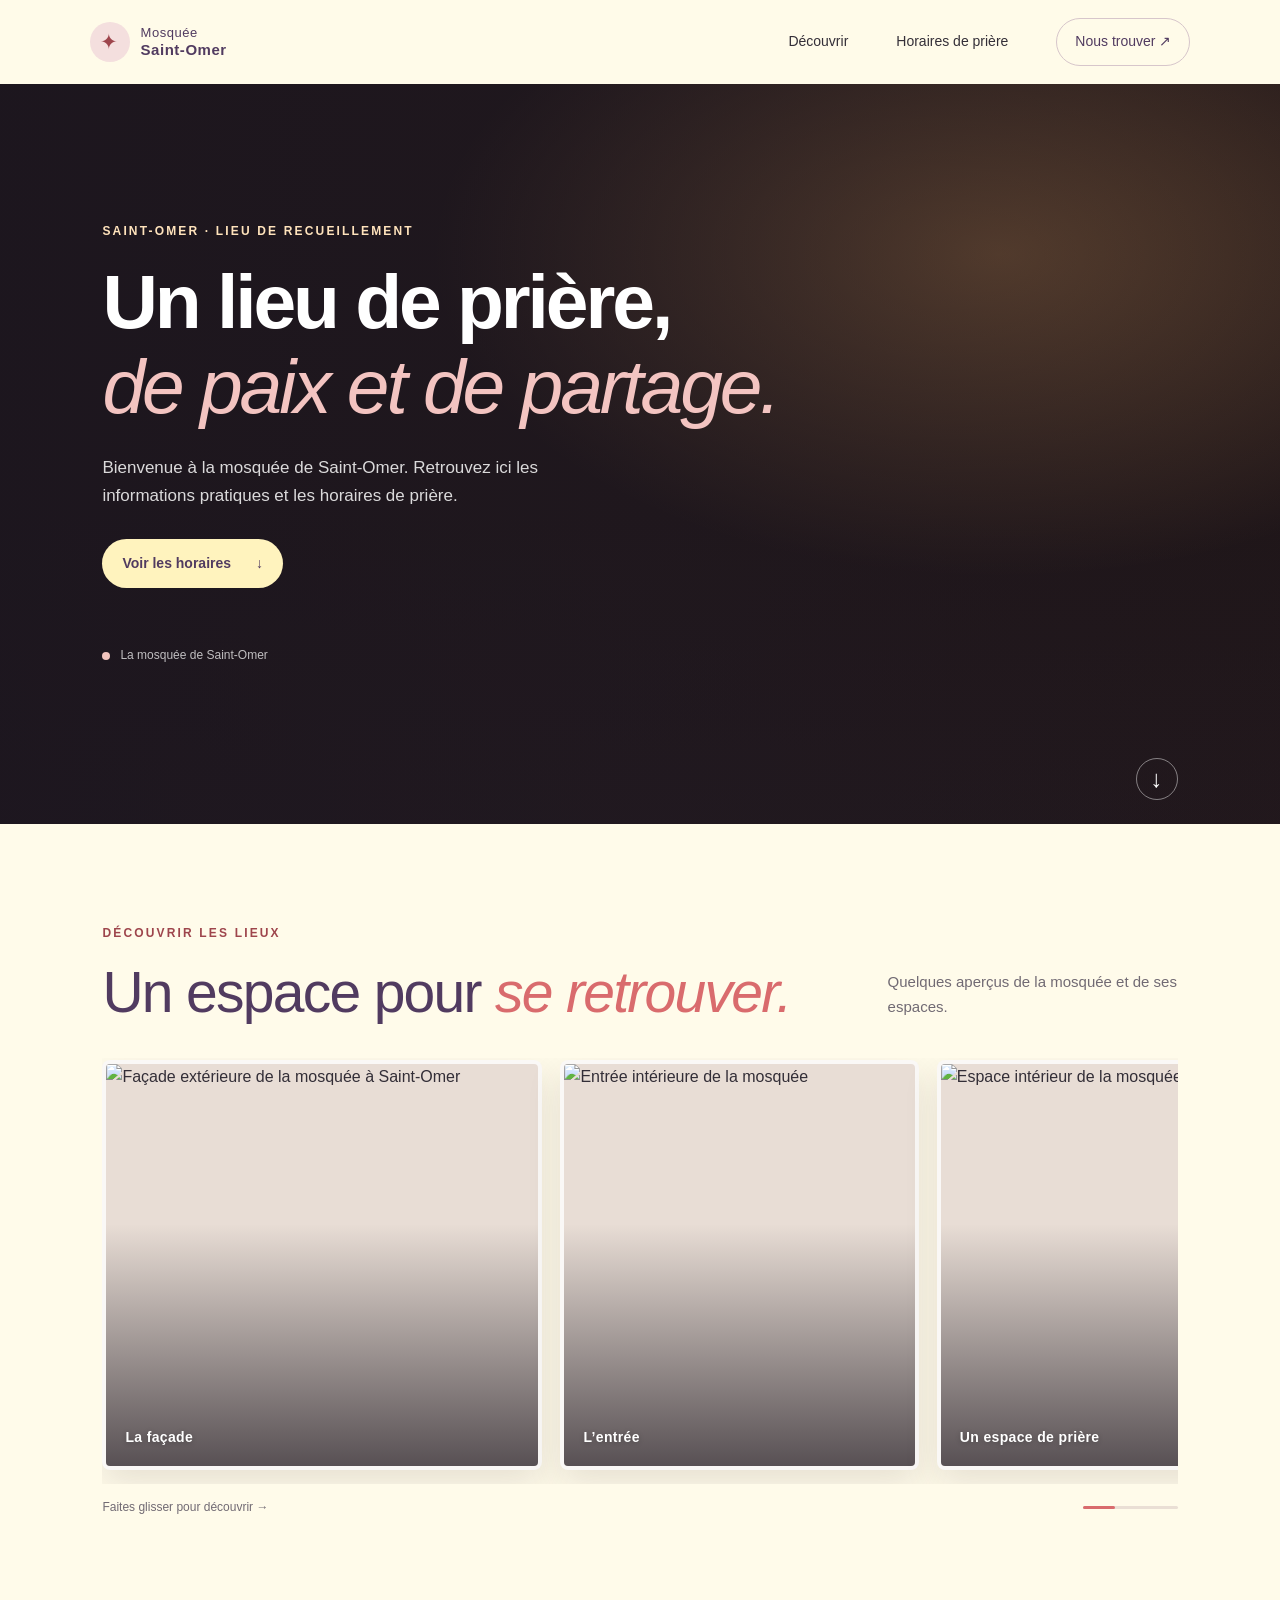
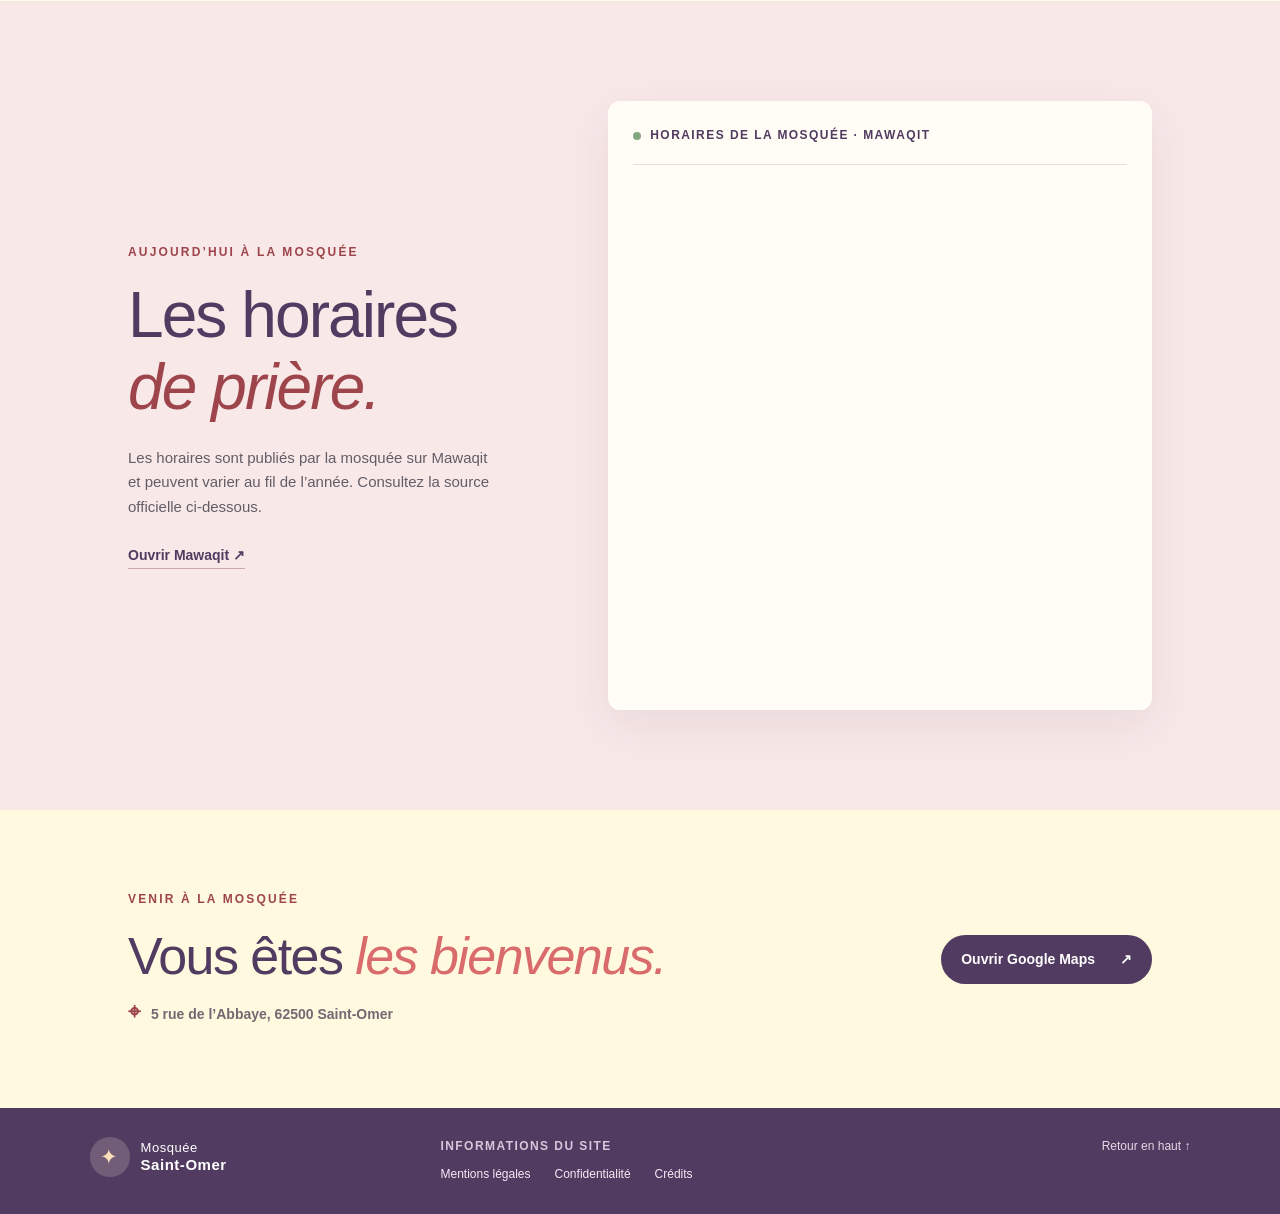
==== index.html @ eadffbb9 "Add files via upload" ====
<!doctype html>
<html lang="fr">
<head>
  <meta charset="utf-8">
  <meta name="viewport" content="width=device-width, initial-scale=1">
  <meta name="theme-color" content="#fff8df">
  <meta name="description" content="Bienvenue à la mosquée de Saint-Omer. Découvrez les lieux, les informations pratiques et les horaires de prière Mawaqit.">
  <title>Mosquée de Saint-Omer — Accueil et horaires</title>
  <link rel="stylesheet" href="style.css">
</head>
<body>
  <header class="topbar">
    <a class="brand" href="#accueil" aria-label="Accueil — Mosquée de Saint-Omer"><span class="brand-mark" aria-hidden="true">✦</span><span>Mosquée<br><b>Saint-Omer</b></span></a>
    <nav aria-label="Navigation principale"><a href="#decouvrir">Découvrir</a><a href="#horaires">Horaires de prière</a><a class="nav-cta" href="#acces">Nous trouver <span aria-hidden="true">↗</span></a></nav>
  </header>

  <main>
    <section class="hero" id="accueil" aria-labelledby="hero-title">
      <div class="hero-glow" aria-hidden="true"></div>
      <div class="hero-content"><p class="eyebrow light">SAINT-OMER · LIEU DE RECUEILLEMENT</p><h1 id="hero-title">Un lieu de prière,<br><em>de paix et de partage.</em></h1><p class="hero-intro">Bienvenue à la mosquée de Saint-Omer. Retrouvez ici les informations pratiques et les horaires de prière.</p><a class="button button-light" href="#horaires">Voir les horaires <span aria-hidden="true">↓</span></a><div class="hero-caption"><span class="caption-dot"></span> La mosquée de Saint-Omer</div></div>
      <div class="hero-media"><div class="media-label"><span class="media-label-dot"></span> DÉCOUVRIR LA MOSQUÉE</div><video class="hero-video" autoplay muted loop playsinline preload="metadata" poster="assets/exterieur.jpg" aria-label="Vidéo de l’extérieur de la mosquée, affichée dans son intégralité">
        <source src="assets/visite-exterieure.mp4" type="video/mp4">
      </video><div class="media-caption"><span>SAINT-OMER</span><span>RALENTI · 0,50×</span></div></div>
      <a class="scroll-hint" href="#decouvrir" aria-label="Défiler vers les photos">↓</a>
    </section>

    <section class="gallery-section" id="decouvrir" aria-labelledby="gallery-title">
      <div class="section-heading"><div><p class="eyebrow">DÉCOUVRIR LES LIEUX</p><h2 id="gallery-title">Un espace pour <em>se retrouver.</em></h2></div><p class="section-note">Quelques aperçus de la mosquée et de ses espaces.</p></div>
      <div class="gallery-wrap"><div class="gallery" tabindex="0" aria-label="Photos de la mosquée. Faites défiler horizontalement pour voir toutes les images.">
        <figure class="photo-card photo-wide"><img src="assets/exterieur.jpg" alt="Façade extérieure de la mosquée à Saint-Omer" loading="lazy"><figcaption>La façade</figcaption></figure>
        <figure class="photo-card"><img src="assets/entree-interieure.jpg" alt="Entrée intérieure de la mosquée" loading="lazy"><figcaption>L’entrée</figcaption></figure>
        <figure class="photo-card"><img src="assets/salle-priere.jpg" alt="Espace intérieur de la mosquée" loading="lazy"><figcaption>Un espace de prière</figcaption></figure>
        <figure class="photo-card"><img src="assets/priere-escalier.jpg" alt="Escalier intérieur de la mosquée" loading="lazy"><figcaption>À l’intérieur</figcaption></figure>
        <figure class="photo-card"><img src="assets/couloir.jpg" alt="Couloir intérieur de la mosquée" loading="lazy"><figcaption>Le couloir</figcaption></figure>
        <figure class="photo-card"><img src="assets/ablutions.jpg" alt="Espace des ablutions" loading="lazy"><figcaption>Espace des ablutions</figcaption></figure>
        <figure class="photo-card gallery-video-card"><video controls playsinline preload="metadata" poster="assets/entree-interieure.jpg" aria-label="Vidéo de l’intérieur de la mosquée"><source src="assets/visite-mosquee.mp4" type="video/mp4">Votre navigateur ne peut pas lire cette vidéo.</video><figcaption><span aria-hidden="true">▶</span> Visite de l’intérieur</figcaption></figure>
      </div><div class="gallery-foot"><span>Faites glisser pour découvrir <span aria-hidden="true">→</span></span><span class="gallery-track"><i></i></span></div></div>
    </section>

    <section class="prayer-section" id="horaires" aria-labelledby="prayer-title">
      <div class="prayer-copy"><p class="eyebrow">AUJOURD’HUI À LA MOSQUÉE</p><h2 id="prayer-title">Les horaires<br><em>de prière.</em></h2><p>Les horaires sont publiés par la mosquée sur Mawaqit et peuvent varier au fil de l’année. Consultez la source officielle ci-dessous.</p><a class="text-link" href="https://mawaqit.net/fr/horaires-de-prieres" target="_blank" rel="noopener noreferrer">Ouvrir Mawaqit <span aria-hidden="true">↗</span></a></div>
      <div class="times-card"><div class="times-top"><span class="live-dot"></span><span>HORAIRES DE LA MOSQUÉE · MAWAQIT</span></div>
        <div class="mawaqit-embed">
          <iframe class="mawaqit-mobile" src="https://admin.mawaqit.net/fr/m/m-audomaroise-saint-omer?showNotification=0&amp;showSearchButton=0&amp;showFooter=0&amp;showFlashMessage=0&amp;view=mobile" title="Horaires Mawaqit — affichage mobile" frameborder="0" scrolling="no"></iframe>
          <iframe class="mawaqit-desktop" src="https://admin.mawaqit.net/fr/w/m-audomaroise-saint-omer?showOnly5PrayerTimes=0" title="Horaires Mawaqit — affichage ordinateur" frameborder="0" scrolling="no"></iframe>
        </div>
      </div>
    </section>

    <section class="visit-section" id="acces"><div><p class="eyebrow">VENIR À LA MOSQUÉE</p><h2>Vous êtes <em>les bienvenus.</em></h2><p class="address-line"><span aria-hidden="true">⌖</span> 5 rue de l’Abbaye, 62500 Saint-Omer</p></div><a class="button button-dark" href="https://www.google.com/maps/search/?api=1&amp;query=5%20Rue%20de%20l%27Abbaye%2C%2062500%20Saint-Omer" target="_blank" rel="noopener noreferrer">Ouvrir Google Maps <span aria-hidden="true">↗</span></a></section>
  </main>

  <footer class="site-footer"><a class="brand footer-brand" href="#accueil"><span class="brand-mark" aria-hidden="true">✦</span><span>Mosquée<br><b>Saint-Omer</b></span></a><div class="footer-links"><span class="footer-heading">Informations du site</span><a href="informations.html#mentions-legales">Mentions légales</a><a href="informations.html#confidentialite">Confidentialité</a><a href="informations.html#credits">Crédits</a></div><a href="#accueil" class="back-top">Retour en haut ↑</a></footer>
  <script>
    const heroVideo = document.querySelector('.hero-video');
    const setSlowMotion = () => {
      heroVideo.defaultPlaybackRate = 0.50;
      heroVideo.playbackRate = 0.50;
    };
    heroVideo.addEventListener('loadedmetadata', setSlowMotion);
    if (heroVideo.readyState >= 1) setSlowMotion();
  </script>
</body>
</html>
---- style.css ----
:root{--paper:#fffbea;--cream:#fff3be;--red:#d96b6d;--red-dark:#9e454c;--violet:#513b60;--ink:#342f38;--muted:#716a73;--line:#eadfd5;--sans:Arial,'Century Gothic',sans-serif;--display:Arial,'Century Gothic',sans-serif}
*{box-sizing:border-box}html{scroll-behavior:smooth;scroll-padding-top:88px}body{margin:0;background:var(--paper);color:var(--ink);font-family:var(--sans);font-size:16px;line-height:1.65}a{color:inherit}.topbar{height:84px;padding:0 clamp(22px,7vw,104px);display:flex;align-items:center;justify-content:space-between;background:rgba(255,251,234,.97);position:relative;z-index:5}.brand{display:inline-flex;align-items:center;gap:11px;text-decoration:none;color:var(--violet);font-size:13px;line-height:1.15;letter-spacing:.04em}.brand b{font-size:15px}.brand-mark{display:grid;place-items:center;width:40px;height:40px;border-radius:50%;background:#f4dfde;color:var(--red-dark);font-size:21px}nav{display:flex;align-items:center;gap:clamp(18px,4vw,48px);font-size:14px}nav a{text-decoration:none}nav a:hover,.text-link:hover{color:var(--red-dark)}.nav-cta{padding:11px 18px;border:1px solid #d7c6cb;border-radius:99px;color:var(--violet)}
.hero{min-height:min(720px,calc(100svh - 84px));position:relative;overflow:hidden;display:flex;align-items:center;color:#fff;background:#443840}.hero-video,.hero-shade{position:absolute;inset:0;width:100%;height:100%}.hero-video{object-fit:cover}.hero-shade{background:linear-gradient(90deg,rgba(29,24,31,.72),rgba(33,28,34,.40) 54%,rgba(32,27,33,.24)),linear-gradient(0deg,rgba(25,22,28,.48),transparent 36%)}.hero-content{position:relative;z-index:1;max-width:760px;padding:90px clamp(26px,11vw,160px) 112px}.eyebrow{font-size:12px;letter-spacing:.18em;font-weight:700;color:var(--red-dark);margin:0 0 17px}.eyebrow.light{color:#ffe3bc}.hero h1{font-family:var(--display);font-weight:500;font-size:clamp(43px,7vw,83px);line-height:1.08;letter-spacing:-.035em;margin:0 0 24px}.hero h1 em,.section-heading h2 em,.prayer-copy h2 em,.visit-section h2 em{color:#f3c4c1;font-weight:500}.hero-intro{font-size:17px;max-width:470px;color:rgba(255,255,255,.89);margin:0 0 34px}.button{display:inline-flex;align-items:center;gap:25px;padding:13px 20px;border-radius:99px;text-decoration:none;font-size:14px;font-weight:700;transition:transform .2s,background .2s}.button:hover{transform:translateY(-2px)}.button-light{background:var(--cream);color:var(--violet)}.hero-caption{position:absolute;left:clamp(26px,7vw,104px);bottom:30px;font-size:12px;color:rgba(255,255,255,.85);display:flex;gap:10px;align-items:center}.caption-dot,.live-dot{width:8px;height:8px;border-radius:50%;background:#f1c4bd;display:inline-block}.scroll-hint{position:absolute;right:clamp(26px,7vw,104px);bottom:24px;color:white;text-decoration:none;font-size:24px;border:1px solid rgba(255,255,255,.45);width:42px;height:42px;display:grid;place-items:center;border-radius:50%}
.gallery-section{padding:100px clamp(22px,8vw,116px) 84px}.section-heading{display:flex;align-items:end;justify-content:space-between;gap:30px;margin-bottom:33px}.section-heading h2,.prayer-copy h2,.visit-section h2{font-family:var(--display);font-size:clamp(36px,5vw,57px);font-weight:500;letter-spacing:-.03em;line-height:1.12;margin:0;color:var(--violet)}.section-heading h2 em,.visit-section h2 em{color:var(--red);}.section-note{max-width:290px;color:var(--muted);margin:0 0 5px;font-size:15px}.gallery-wrap{position:relative}.gallery{display:flex;gap:18px;overflow-x:auto;overscroll-behavior-inline:contain;scroll-snap-type:x mandatory;padding:2px 2px 14px;scrollbar-width:thin;scrollbar-color:#cf9b97 #f6ebda}.gallery::-webkit-scrollbar{height:7px}.gallery::-webkit-scrollbar-track{background:#f6ebda;border-radius:9px}.gallery::-webkit-scrollbar-thumb{background:#cf9b97;border-radius:9px}.photo-card{position:relative;flex:0 0 clamp(230px,28vw,360px);height:clamp(285px,34vw,410px);margin:0;overflow:hidden;border-radius:7px;background:#e8ddd5;scroll-snap-align:start}.photo-card.photo-wide{flex-basis:clamp(280px,35vw,440px)}.photo-card img{width:100%;height:100%;object-fit:cover;display:block;transition:transform .45s}.photo-card:hover img{transform:scale(1.035)}.photo-card:after{content:"";position:absolute;inset:45% 0 0;background:linear-gradient(transparent,rgba(32,26,34,.68))}.photo-card figcaption{position:absolute;z-index:1;bottom:17px;left:19px;color:white;font-size:14px}.gallery-foot{display:flex;justify-content:space-between;align-items:center;margin-top:14px;color:var(--muted);font-size:12px}.gallery-track{height:3px;width:95px;background:#eadfd5;display:block;border-radius:5px}.gallery-track i{display:block;height:100%;width:34%;background:var(--red);border-radius:5px}
.prayer-section{padding:100px clamp(22px,10vw,145px);display:grid;grid-template-columns:.82fr 1.18fr;gap:clamp(40px,8vw,120px);align-items:center;background:#f8e8e8}.prayer-copy h2{font-size:clamp(43px,5.4vw,64px)}.prayer-copy h2 em{color:var(--red-dark)}.prayer-copy>p:not(.eyebrow){color:#625d66;font-size:15px;max-width:375px;margin:22px 0}.text-link{font-size:14px;font-weight:700;color:var(--violet);text-decoration:none;border-bottom:1px solid #cba7b2;padding-bottom:5px}.times-card{background:#fffdf5;border-radius:12px;padding:25px;box-shadow:0 15px 45px rgba(87,56,75,.08)}.times-top{font-size:12px;font-weight:700;letter-spacing:.12em;color:var(--violet);display:flex;align-items:center;gap:9px;padding-bottom:18px;border-bottom:1px solid var(--line)}.times-top .live-dot{background:#84a77d}.widget-placeholder{min-height:255px;display:flex;flex-direction:column;align-items:center;justify-content:center;text-align:center;padding:25px}.placeholder-icon{width:45px;height:45px;border-radius:50%;display:grid;place-items:center;background:#fff0d0;color:var(--red-dark);font-size:25px}.widget-placeholder h3{font-family:var(--display);font-size:24px;font-weight:500;color:var(--violet);margin:12px 0 4px}.widget-placeholder p{font-size:14px;color:var(--muted);max-width:390px;margin:0 0 14px}.widget-placeholder>a{font-size:13px;font-weight:700;color:var(--red-dark);text-decoration:none}.times-foot{border-top:1px solid var(--line);padding-top:14px;text-align:center;font-size:12px;color:var(--muted)}
.visit-section{padding:80px clamp(22px,10vw,145px);display:flex;align-items:center;justify-content:space-between;gap:35px;background:#fff9df}.visit-section h2{font-size:clamp(34px,4.5vw,52px)}.visit-section h2 em{color:var(--red)}.visit-section>div>p:last-child{color:var(--muted);margin:12px 0 0;font-size:14px}.button-dark{background:var(--violet);color:#fff}.button-dark:hover{background:#382944}footer{padding:29px clamp(22px,7vw,104px);display:flex;align-items:center;justify-content:space-between;gap:20px;background:var(--violet);color:#eee4ef}footer .brand{color:#fff}footer .brand-mark{background:#725d78;color:#ffe0bb}footer p,footer a.back-top{font-size:12px;color:#e4d8e6}footer .back-top{text-decoration:none}
@media(max-width:760px){.topbar{height:72px;padding:0 19px}nav{gap:15px;font-size:12px}nav>a:first-child{display:none}.nav-cta{padding:8px 12px}.brand{font-size:12px}.brand b{font-size:13px}.brand-mark{width:35px;height:35px}.hero{min-height:680px;min-height:min(760px,calc(100svh - 72px))}.hero-content{padding:80px 27px 105px}.hero-intro{font-size:15px}.gallery-section{padding:70px 21px 60px}.section-heading{display:block}.section-heading h2{font-size:41px}.section-note{margin-top:14px}.photo-card{flex-basis:78vw;height:330px}.photo-card.photo-wide{flex-basis:86vw}.prayer-section{padding:70px 22px;grid-template-columns:1fr;gap:32px}.prayer-copy h2{font-size:49px}.times-card{padding:19px}.visit-section{padding:65px 23px;display:block}.visit-section .button{margin-top:22px}footer{padding:26px 22px;flex-wrap:wrap}footer p{order:3;flex-basis:100%;margin:0}.gallery-foot{font-size:12px}}
@media(prefers-reduced-motion:reduce){html{scroll-behavior:auto}*,*:before,*:after{transition:none!important}.hero-video{display:none}.hero{background:url('assets/exterieur.jpg') center/cover no-repeat}}
/* Hero vidéo en entier et galerie photo mise en valeur. */
.hero{min-height:min(700px,calc(100svh - 84px));display:grid;grid-template-columns:.9fr 1.1fr;gap:clamp(28px,5vw,76px);padding:72px clamp(26px,8vw,116px) 82px;background:radial-gradient(ellipse at 88% 8%,rgba(217,107,109,.23),transparent 42%),linear-gradient(130deg,#30283a,#443348 58%,#563f58)}
.hero-content{max-width:600px;padding:0}.hero-content .hero-caption{position:static;margin-top:58px;font-size:12px;color:rgba(255,255,255,.72)}
.hero h1{font-size:clamp(43px,5.2vw,68px);font-weight:600;line-height:1.11;letter-spacing:-.04em}.hero-intro{font-size:16px;max-width:440px;color:rgba(255,255,255,.84);margin-bottom:29px}
.hero-glow{position:absolute;width:460px;height:460px;border-radius:50%;background:rgba(255,239,199,.07);right:-120px;bottom:-260px;filter:blur(3px)}
.hero-media{position:relative;z-index:1;min-width:0;padding:18px 18px 17px;border:1px solid rgba(255,255,255,.24);border-radius:12px;background:linear-gradient(145deg,rgba(255,255,255,.11),rgba(255,255,255,.035));box-shadow:0 28px 80px rgba(10,7,14,.32);backdrop-filter:blur(7px)}
.media-label,.media-caption{display:flex;justify-content:space-between;align-items:center;font-size:12px;letter-spacing:.12em;color:rgba(255,255,255,.78)}.media-label{padding:0 2px 14px;font-weight:700}.media-label-dot{width:7px;height:7px;border-radius:50%;background:#efc77e;margin-right:auto;margin-left:10px;order:-1}
.hero-video{position:static;display:block;width:100%;height:min(60vh,560px);min-height:250px;object-fit:contain;background:#1e1a23;border-radius:5px;filter:brightness(1.07) contrast(1.04) saturate(.92);box-shadow:0 8px 26px rgba(0,0,0,.2)}
.media-caption{padding:12px 2px 0;color:rgba(255,255,255,.58)}.scroll-hint{right:clamp(26px,8vw,116px)}
.address-line{color:var(--muted);margin:12px 0 0;font-size:15px}.address-line span{color:var(--red-dark);font-size:19px;margin-right:7px}
.address-line{font-size:20px;font-weight:700;color:var(--violet);line-height:1.4}.address-line span{font-size:22px}
.gallery-video-card{display:flex;flex-direction:column;background:#291f30}
.gallery-video-card:after{display:none}
.gallery-video-card video{display:block;width:100%;height:calc(100% - 43px);min-height:0;flex:1;object-fit:contain;background:#1e1923}
.gallery-video-card figcaption{position:static;padding:8px 14px;color:#fff;background:#49384f;line-height:1.5}
.mawaqit-frame{display:block;width:100%;height:650px;border:0;border-radius:8px;background:#fffdf5}
.times-foot a{color:var(--red-dark);font-weight:700;text-decoration:none}
/* Vidéo en arrière-plan plein cadre, avec traitement sombre et lumière chaude d’aube. */
.hero{position:relative;display:flex;align-items:center;min-height:min(740px,calc(100svh - 84px));padding:0 clamp(26px,8vw,116px);background:#332b38}
.hero-media{position:absolute;inset:0;z-index:0;padding:0;border:0;border-radius:0;background:none;box-shadow:none;backdrop-filter:none;overflow:hidden}
.hero-media:before{content:none}
.hero-video{position:absolute;z-index:1;inset:0;display:block;width:100%;height:100%;max-height:none;min-height:0;object-fit:cover;object-position:center;border-radius:0;background:#2a242e;filter:brightness(.62) sepia(.16) saturate(1.16) contrast(1.07);box-shadow:none}
.media-label,.media-caption{display:none}
.hero-glow{inset:0;z-index:1;width:auto;height:auto;border-radius:0;filter:none;pointer-events:none;background:linear-gradient(90deg,rgba(31,24,33,.76) 0%,rgba(42,31,38,.48) 49%,rgba(61,39,37,.26) 100%),linear-gradient(0deg,rgba(26,21,30,.52),transparent 42%),radial-gradient(ellipse at 78% 23%,rgba(247,178,100,.34),transparent 40%)}
.hero-content{z-index:2;max-width:740px;padding:72px 0 92px}.hero h1{font-size:clamp(44px,6vw,78px)}.hero-intro{font-size:17px}.hero .scroll-hint{z-index:3}
@media(max-width:760px){.hero{min-height:min(760px,calc(100svh - 72px));padding:0 24px}.hero-content{padding:76px 0 92px}.hero-video{object-position:center}.mawaqit-frame{height:620px}}
@media(max-width:760px){.hero{display:flex;grid-template-columns:none;gap:0;min-height:min(760px,calc(100svh - 72px));padding:0 24px}.hero-media{inset:0;padding:0}.hero-video{width:100%;height:100%;min-height:0;object-fit:cover}.hero-content{padding:76px 0 92px}}
@media(max-width:760px){.hero-content{width:100%;max-width:620px;padding:clamp(58px,10svh,82px) 0 clamp(78px,12svh,104px)}.hero h1{font-size:clamp(40px,9.6vw,58px)}.hero-video{object-position:center 43%}.hero-glow{background:linear-gradient(90deg,rgba(31,24,33,.78),rgba(42,31,38,.46) 76%,rgba(61,39,37,.3)),linear-gradient(0deg,rgba(26,21,30,.58),transparent 48%),radial-gradient(ellipse at 75% 18%,rgba(247,178,100,.3),transparent 44%)}}
@media(max-width:760px) and (orientation:landscape){.hero{min-height:min(640px,calc(100svh - 72px))}.hero-content{padding:44px 0 76px}.hero h1{font-size:clamp(38px,7vw,54px)}.hero-content .hero-caption{margin-top:24px}}
.hero-video{inset:0;width:100%;height:100%;object-fit:cover;object-position:center 43%;border-radius:0;background:#2a242e;filter:brightness(.62) sepia(.16) saturate(1.16) contrast(1.07);box-shadow:none}
.mawaqit-embed{width:100%;overflow:hidden}.mawaqit-mobile{display:none;width:100%;height:680px;border:0;background:#fffdf5}.mawaqit-desktop{display:block;width:100%;height:520px;border:0;background:#fffdf5}
@media(max-width:760px){.hero-video{inset:0;width:100%;height:100%;object-fit:cover;object-position:center 43%}.mawaqit-mobile{display:block;height:680px}.mawaqit-desktop{display:none}}
.site-footer{align-items:flex-start}.footer-links{display:flex;flex-wrap:wrap;gap:8px 24px;align-items:center;max-width:650px}.footer-links a{font-size:12px;color:#f5eaf5;text-decoration:none}.footer-links a:hover{text-decoration:underline}.footer-heading{flex-basis:100%;font-size:12px;letter-spacing:.12em;text-transform:uppercase;color:#d8c6dc;font-weight:700}.info-page{max-width:1000px;margin:0 auto;padding:70px 28px 90px}.info-hero{padding:46px clamp(24px,6vw,72px);border-radius:14px;background:linear-gradient(130deg,#30283a,#513b60);color:white;margin-bottom:42px}.info-hero h1{font-size:clamp(42px,6vw,70px);line-height:1.08;letter-spacing:-.04em;margin:0;font-weight:600}.info-hero h1 em{font-style:normal;color:#f3c4c1}.info-hero>p:last-child{color:#eee4ef;margin-bottom:0}.info-section{padding:34px clamp(4px,3vw,28px);border-bottom:1px solid var(--line);scroll-margin-top:28px}.info-section h2{font-size:clamp(30px,4vw,42px);color:var(--violet);margin:0 0 22px;letter-spacing:-.03em}.info-section h3{margin:26px 0 8px;color:var(--violet);font-size:18px}.info-section p,.info-section li{font-size:15px;color:#554f59;line-height:1.8}.info-section li+li{margin-top:10px}.info-section a{color:var(--red-dark);font-weight:700}.info-notice{padding:17px 20px;border-left:3px solid var(--red);background:#fff3e9;color:#554f59;font-size:14px;line-height:1.7}.info-notice strong{color:var(--red-dark)}.info-back{margin:32px clamp(4px,3vw,28px) 0}
@media(max-width:760px){.site-footer{gap:24px}.footer-links{flex-basis:100%;gap:10px 20px}.footer-heading{flex-basis:100%}.info-page{padding:40px 20px 60px}.info-hero{padding:36px 24px}.info-section{padding:28px 2px}.info-section p,.info-section li{font-size:15px}}
.photo-card{border-radius:8px;border:4px solid rgba(255,255,255,.8);box-shadow:0 14px 34px rgba(60,43,53,.12)}.photo-card img{filter:brightness(1.035) contrast(1.035) saturate(.91);transition:transform .6s,filter .4s}.photo-card:hover img{transform:scale(1.045);filter:brightness(1.07) contrast(1.04) saturate(1)}.photo-card:after{inset:40% 0 0;background:linear-gradient(transparent,rgba(32,26,34,.72))}.photo-card figcaption{font-weight:600;letter-spacing:.025em;text-shadow:0 1px 5px rgba(0,0,0,.25)}
@media(max-width:760px){.hero{min-height:0;padding:64px 21px 75px;grid-template-columns:1fr;gap:34px}.hero-content .hero-caption{margin-top:32px}.hero h1{font-size:clamp(42px,11vw,58px)}.hero-media{padding:12px}.hero-video{height:min(62vh,520px);min-height:230px}.scroll-hint{right:23px;bottom:17px;width:36px;height:36px;font-size:20px}}
/* Dernier réglage responsive : conserve le hero vidéo en fond plein cadre sur téléphone. */
@media(max-width:760px){.hero{display:flex;grid-template-columns:none;gap:0;min-height:min(760px,calc(100svh - 72px));padding:0 24px}.hero-media{inset:0;padding:0}.hero-video{inset:0;width:100%;height:100%;min-height:0;object-fit:cover;object-position:center 43%}.hero-content{width:100%;max-width:620px;padding:clamp(58px,10svh,82px) 0 clamp(78px,12svh,104px)}.hero h1{font-size:clamp(40px,9.6vw,58px)}.hero-glow{background:linear-gradient(90deg,rgba(31,24,33,.78),rgba(42,31,38,.46) 76%,rgba(61,39,37,.3)),linear-gradient(0deg,rgba(26,21,30,.58),transparent 48%),radial-gradient(ellipse at 75% 18%,rgba(247,178,100,.3),transparent 44%)}.scroll-hint{right:23px;bottom:17px;width:36px;height:36px;font-size:20px}}
@media(max-width:760px) and (orientation:landscape){.hero{min-height:min(640px,calc(100svh - 72px))}.hero-content{padding:44px 0 76px}.hero h1{font-size:clamp(38px,7vw,54px)}.hero-content .hero-caption{margin-top:24px}}
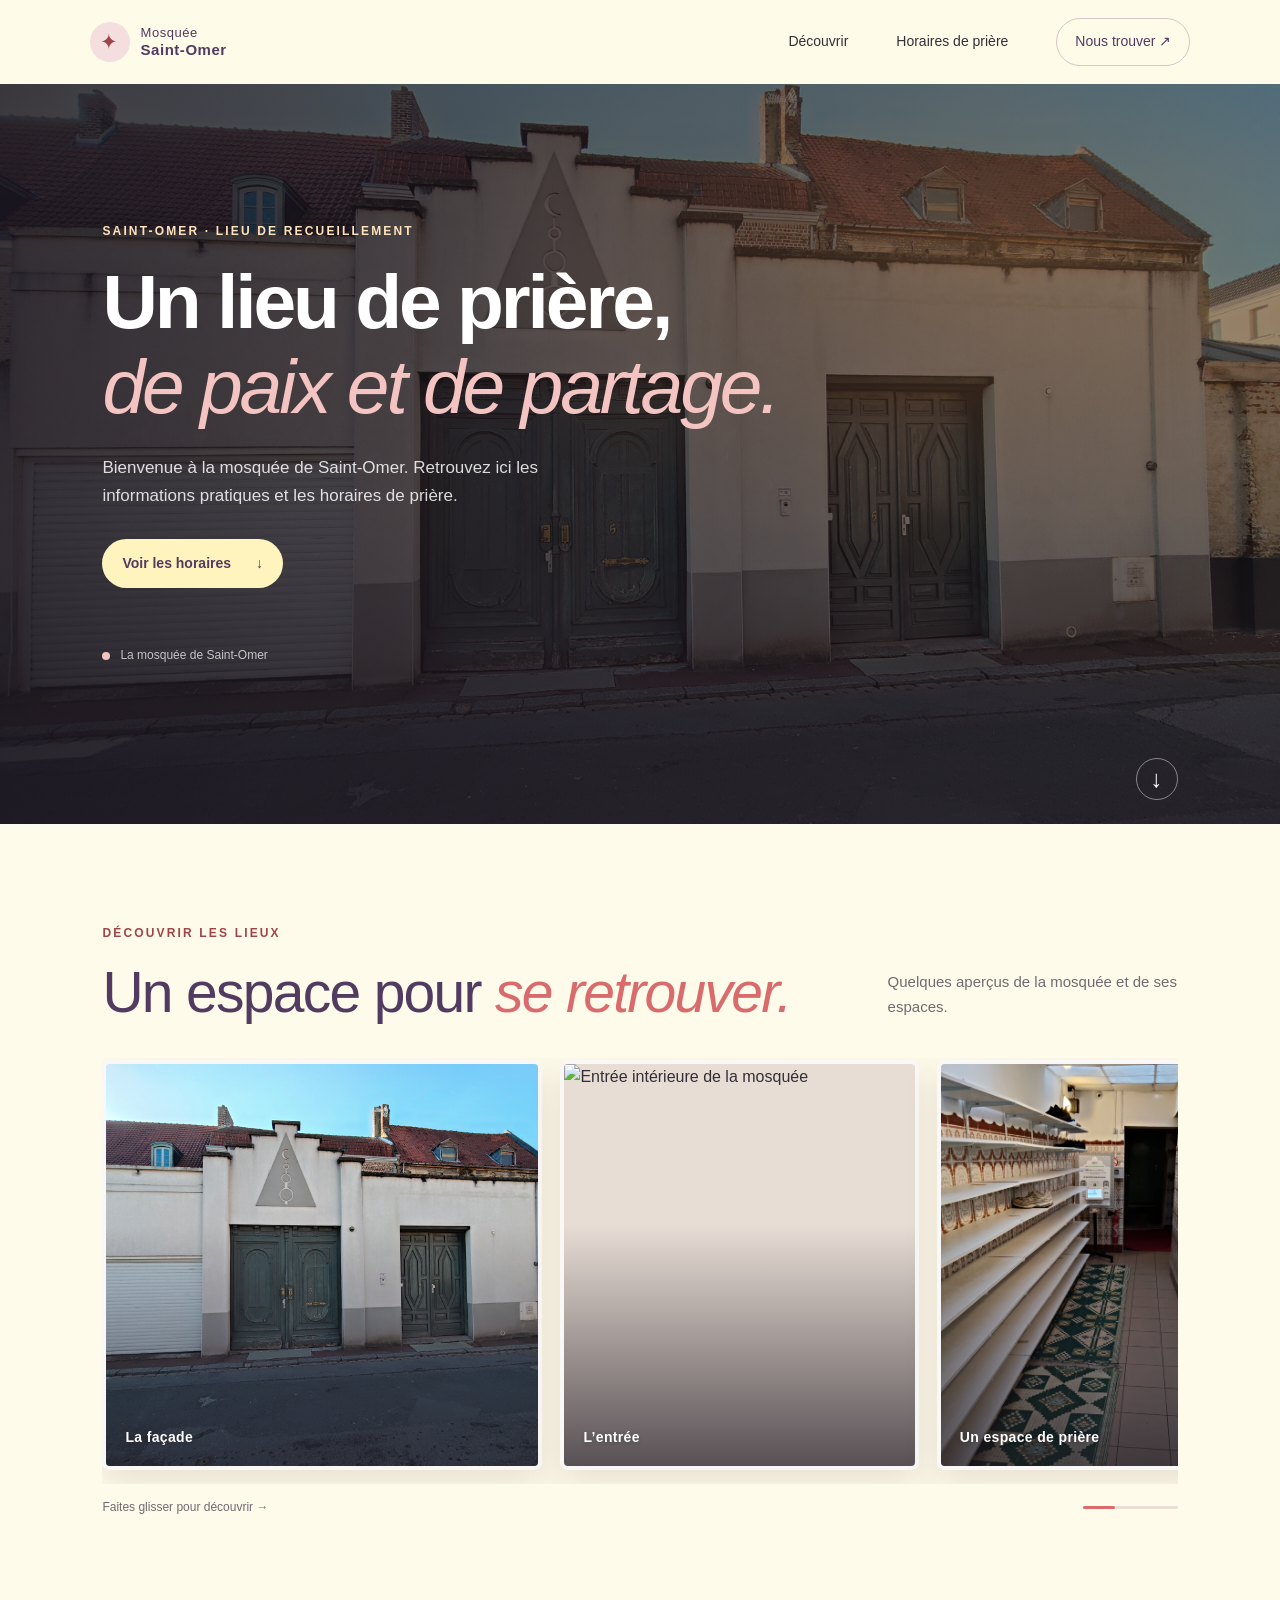
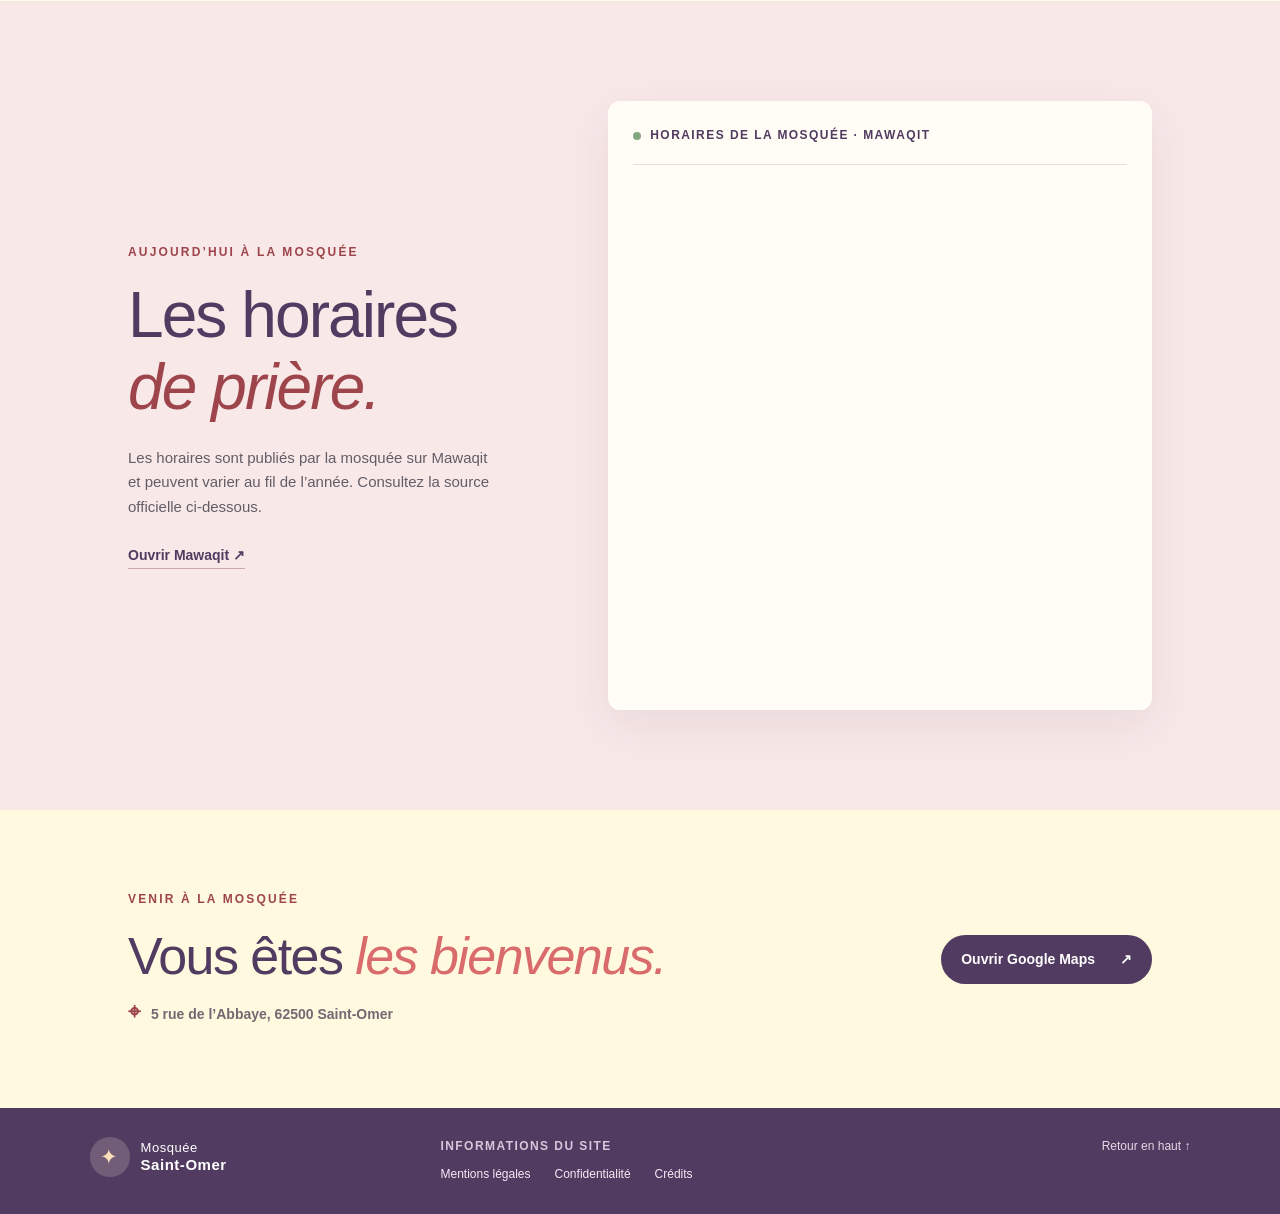
==== commit 86c41919: "Fix media sources and update prayer times link Updated video sources and image paths in the hero sec" ====
--- a/index.html
+++ b/index.html
@@ -18,8 +18,8 @@
     <section class="hero" id="accueil" aria-labelledby="hero-title">
       <div class="hero-glow" aria-hidden="true"></div>
       <div class="hero-content"><p class="eyebrow light">SAINT-OMER · LIEU DE RECUEILLEMENT</p><h1 id="hero-title">Un lieu de prière,<br><em>de paix et de partage.</em></h1><p class="hero-intro">Bienvenue à la mosquée de Saint-Omer. Retrouvez ici les informations pratiques et les horaires de prière.</p><a class="button button-light" href="#horaires">Voir les horaires <span aria-hidden="true">↓</span></a><div class="hero-caption"><span class="caption-dot"></span> La mosquée de Saint-Omer</div></div>
-      <div class="hero-media"><div class="media-label"><span class="media-label-dot"></span> DÉCOUVRIR LA MOSQUÉE</div><video class="hero-video" autoplay muted loop playsinline preload="metadata" poster="assets/exterieur.jpg" aria-label="Vidéo de l’extérieur de la mosquée, affichée dans son intégralité">
-        <source src="assets/visite-exterieure.mp4" type="video/mp4">
+      <div class="hero-media"><div class="media-label"><span class="media-label-dot"></span> DÉCOUVRIR LA MOSQUÉE</div><video class="hero-video" autoplay muted loop playsinline preload="metadata" poster="exterieur.jpg" aria-label="Vidéo de l’extérieur de la mosquée, affichée dans son intégralité">
+        <source src="visite-exterieure.mp4" type="video/mp4">
       </video><div class="media-caption"><span>SAINT-OMER</span><span>RALENTI · 0,50×</span></div></div>
       <a class="scroll-hint" href="#decouvrir" aria-label="Défiler vers les photos">↓</a>
     </section>
@@ -27,18 +27,18 @@
     <section class="gallery-section" id="decouvrir" aria-labelledby="gallery-title">
       <div class="section-heading"><div><p class="eyebrow">DÉCOUVRIR LES LIEUX</p><h2 id="gallery-title">Un espace pour <em>se retrouver.</em></h2></div><p class="section-note">Quelques aperçus de la mosquée et de ses espaces.</p></div>
       <div class="gallery-wrap"><div class="gallery" tabindex="0" aria-label="Photos de la mosquée. Faites défiler horizontalement pour voir toutes les images.">
-        <figure class="photo-card photo-wide"><img src="assets/exterieur.jpg" alt="Façade extérieure de la mosquée à Saint-Omer" loading="lazy"><figcaption>La façade</figcaption></figure>
-        <figure class="photo-card"><img src="assets/entree-interieure.jpg" alt="Entrée intérieure de la mosquée" loading="lazy"><figcaption>L’entrée</figcaption></figure>
-        <figure class="photo-card"><img src="assets/salle-priere.jpg" alt="Espace intérieur de la mosquée" loading="lazy"><figcaption>Un espace de prière</figcaption></figure>
-        <figure class="photo-card"><img src="assets/priere-escalier.jpg" alt="Escalier intérieur de la mosquée" loading="lazy"><figcaption>À l’intérieur</figcaption></figure>
-        <figure class="photo-card"><img src="assets/couloir.jpg" alt="Couloir intérieur de la mosquée" loading="lazy"><figcaption>Le couloir</figcaption></figure>
-        <figure class="photo-card"><img src="assets/ablutions.jpg" alt="Espace des ablutions" loading="lazy"><figcaption>Espace des ablutions</figcaption></figure>
-        <figure class="photo-card gallery-video-card"><video controls playsinline preload="metadata" poster="assets/entree-interieure.jpg" aria-label="Vidéo de l’intérieur de la mosquée"><source src="assets/visite-mosquee.mp4" type="video/mp4">Votre navigateur ne peut pas lire cette vidéo.</video><figcaption><span aria-hidden="true">▶</span> Visite de l’intérieur</figcaption></figure>
+        <figure class="photo-card photo-wide"><img src="exterieur.jpg" alt="Façade extérieure de la mosquée à Saint-Omer" loading="lazy"><figcaption>La façade</figcaption></figure>
+        <figure class="photo-card"><img src="entrée-interieure.jpg" alt="Entrée intérieure de la mosquée" loading="lazy"><figcaption>L’entrée</figcaption></figure>
+        <figure class="photo-card"><img src="salle-priere.jpg" alt="Espace intérieur de la mosquée" loading="lazy"><figcaption>Un espace de prière</figcaption></figure>
+        <figure class="photo-card"><img src="priere-escalier.jpg" alt="Escalier intérieur de la mosquée" loading="lazy"><figcaption>À l’intérieur</figcaption></figure>
+        <figure class="photo-card"><img src="couloir.jpg" alt="Couloir intérieur de la mosquée" loading="lazy"><figcaption>Le couloir</figcaption></figure>
+        <figure class="photo-card"><img src="ablutions.jpg" alt="Espace des ablutions" loading="lazy"><figcaption>Espace des ablutions</figcaption></figure>
+        <figure class="photo-card gallery-video-card"><video controls playsinline preload="metadata" poster="entrée-interieure.jpg" aria-label="Vidéo de l’intérieur de la mosquée"><source src="visite-mosquee.mp4" type="video/mp4">Votre navigateur ne peut pas lire cette vidéo.</video><figcaption><span aria-hidden="true">▶</span> Visite de l’intérieur</figcaption></figure>
       </div><div class="gallery-foot"><span>Faites glisser pour découvrir <span aria-hidden="true">→</span></span><span class="gallery-track"><i></i></span></div></div>
     </section>
 
     <section class="prayer-section" id="horaires" aria-labelledby="prayer-title">
-      <div class="prayer-copy"><p class="eyebrow">AUJOURD’HUI À LA MOSQUÉE</p><h2 id="prayer-title">Les horaires<br><em>de prière.</em></h2><p>Les horaires sont publiés par la mosquée sur Mawaqit et peuvent varier au fil de l’année. Consultez la source officielle ci-dessous.</p><a class="text-link" href="https://mawaqit.net/fr/horaires-de-prieres" target="_blank" rel="noopener noreferrer">Ouvrir Mawaqit <span aria-hidden="true">↗</span></a></div>
+      <div class="prayer-copy"><p class="eyebrow">AUJOURD’HUI À LA MOSQUÉE</p><h2 id="prayer-title">Les horaires<br><em>de prière.</em></h2><p>Les horaires sont publiés par la mosquée sur Mawaqit et peuvent varier au fil de l’année. Consultez la source officielle ci-dessous.</p><a class="text-link" href="https://mawaqit.net/fr/m/m-audomaroise-saint-omer" target="_blank" rel="noopener noreferrer">Ouvrir Mawaqit <span aria-hidden="true">↗</span></a></div>
       <div class="times-card"><div class="times-top"><span class="live-dot"></span><span>HORAIRES DE LA MOSQUÉE · MAWAQIT</span></div>
         <div class="mawaqit-embed">
           <iframe class="mawaqit-mobile" src="https://admin.mawaqit.net/fr/m/m-audomaroise-saint-omer?showNotification=0&amp;showSearchButton=0&amp;showFooter=0&amp;showFlashMessage=0&amp;view=mobile" title="Horaires Mawaqit — affichage mobile" frameborder="0" scrolling="no"></iframe>
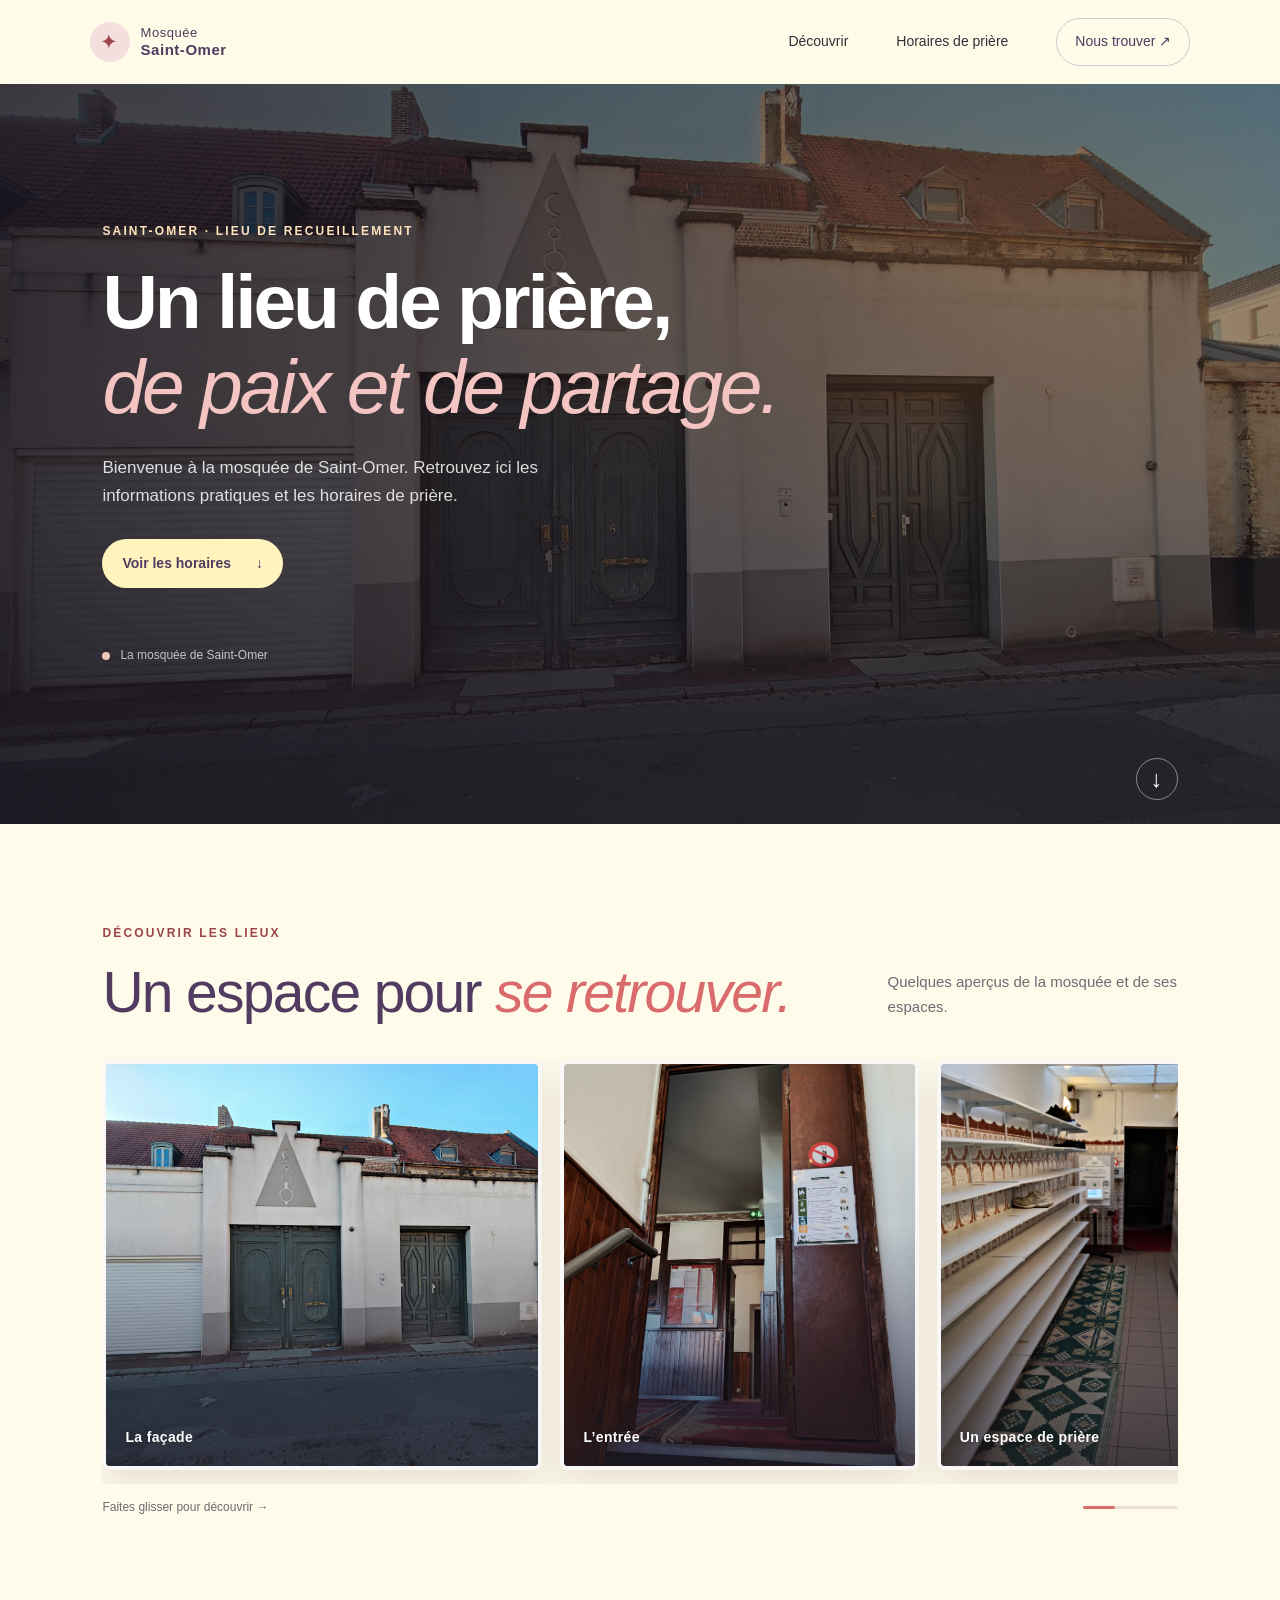
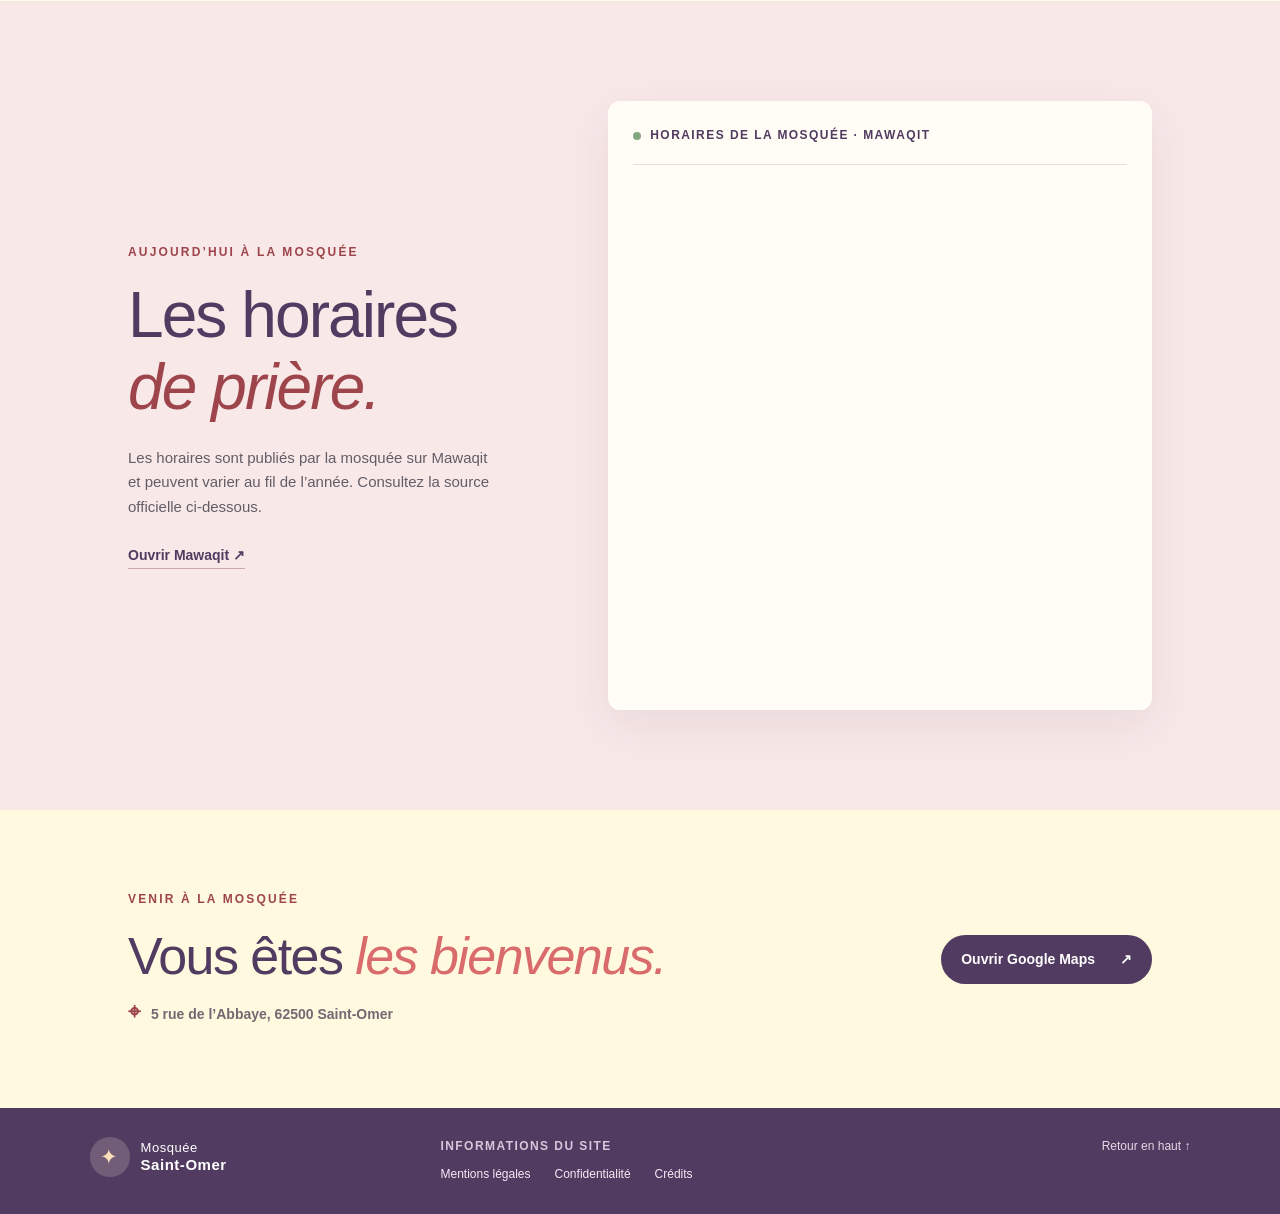
==== commit 8983d43a: "Corriger le nom du fichier de l’entrée" ====
--- a/index.html
+++ b/index.html
@@ -28,12 +28,12 @@
       <div class="section-heading"><div><p class="eyebrow">DÉCOUVRIR LES LIEUX</p><h2 id="gallery-title">Un espace pour <em>se retrouver.</em></h2></div><p class="section-note">Quelques aperçus de la mosquée et de ses espaces.</p></div>
       <div class="gallery-wrap"><div class="gallery" tabindex="0" aria-label="Photos de la mosquée. Faites défiler horizontalement pour voir toutes les images.">
         <figure class="photo-card photo-wide"><img src="exterieur.jpg" alt="Façade extérieure de la mosquée à Saint-Omer" loading="lazy"><figcaption>La façade</figcaption></figure>
-        <figure class="photo-card"><img src="entrée-interieure.jpg" alt="Entrée intérieure de la mosquée" loading="lazy"><figcaption>L’entrée</figcaption></figure>
+        <figure class="photo-card"><img src="entree-interieure.jpg" alt="Entrée intérieure de la mosquée" loading="lazy"><figcaption>L’entrée</figcaption></figure>
         <figure class="photo-card"><img src="salle-priere.jpg" alt="Espace intérieur de la mosquée" loading="lazy"><figcaption>Un espace de prière</figcaption></figure>
         <figure class="photo-card"><img src="priere-escalier.jpg" alt="Escalier intérieur de la mosquée" loading="lazy"><figcaption>À l’intérieur</figcaption></figure>
         <figure class="photo-card"><img src="couloir.jpg" alt="Couloir intérieur de la mosquée" loading="lazy"><figcaption>Le couloir</figcaption></figure>
         <figure class="photo-card"><img src="ablutions.jpg" alt="Espace des ablutions" loading="lazy"><figcaption>Espace des ablutions</figcaption></figure>
-        <figure class="photo-card gallery-video-card"><video controls playsinline preload="metadata" poster="entrée-interieure.jpg" aria-label="Vidéo de l’intérieur de la mosquée"><source src="visite-mosquee.mp4" type="video/mp4">Votre navigateur ne peut pas lire cette vidéo.</video><figcaption><span aria-hidden="true">▶</span> Visite de l’intérieur</figcaption></figure>
+        <figure class="photo-card gallery-video-card"><video controls playsinline preload="metadata" poster="entree-interieure.jpg" aria-label="Vidéo de l’intérieur de la mosquée"><source src="visite-mosquee.mp4" type="video/mp4">Votre navigateur ne peut pas lire cette vidéo.</video><figcaption><span aria-hidden="true">▶</span> Visite de l’intérieur</figcaption></figure>
       </div><div class="gallery-foot"><span>Faites glisser pour découvrir <span aria-hidden="true">→</span></span><span class="gallery-track"><i></i></span></div></div>
     </section>
 
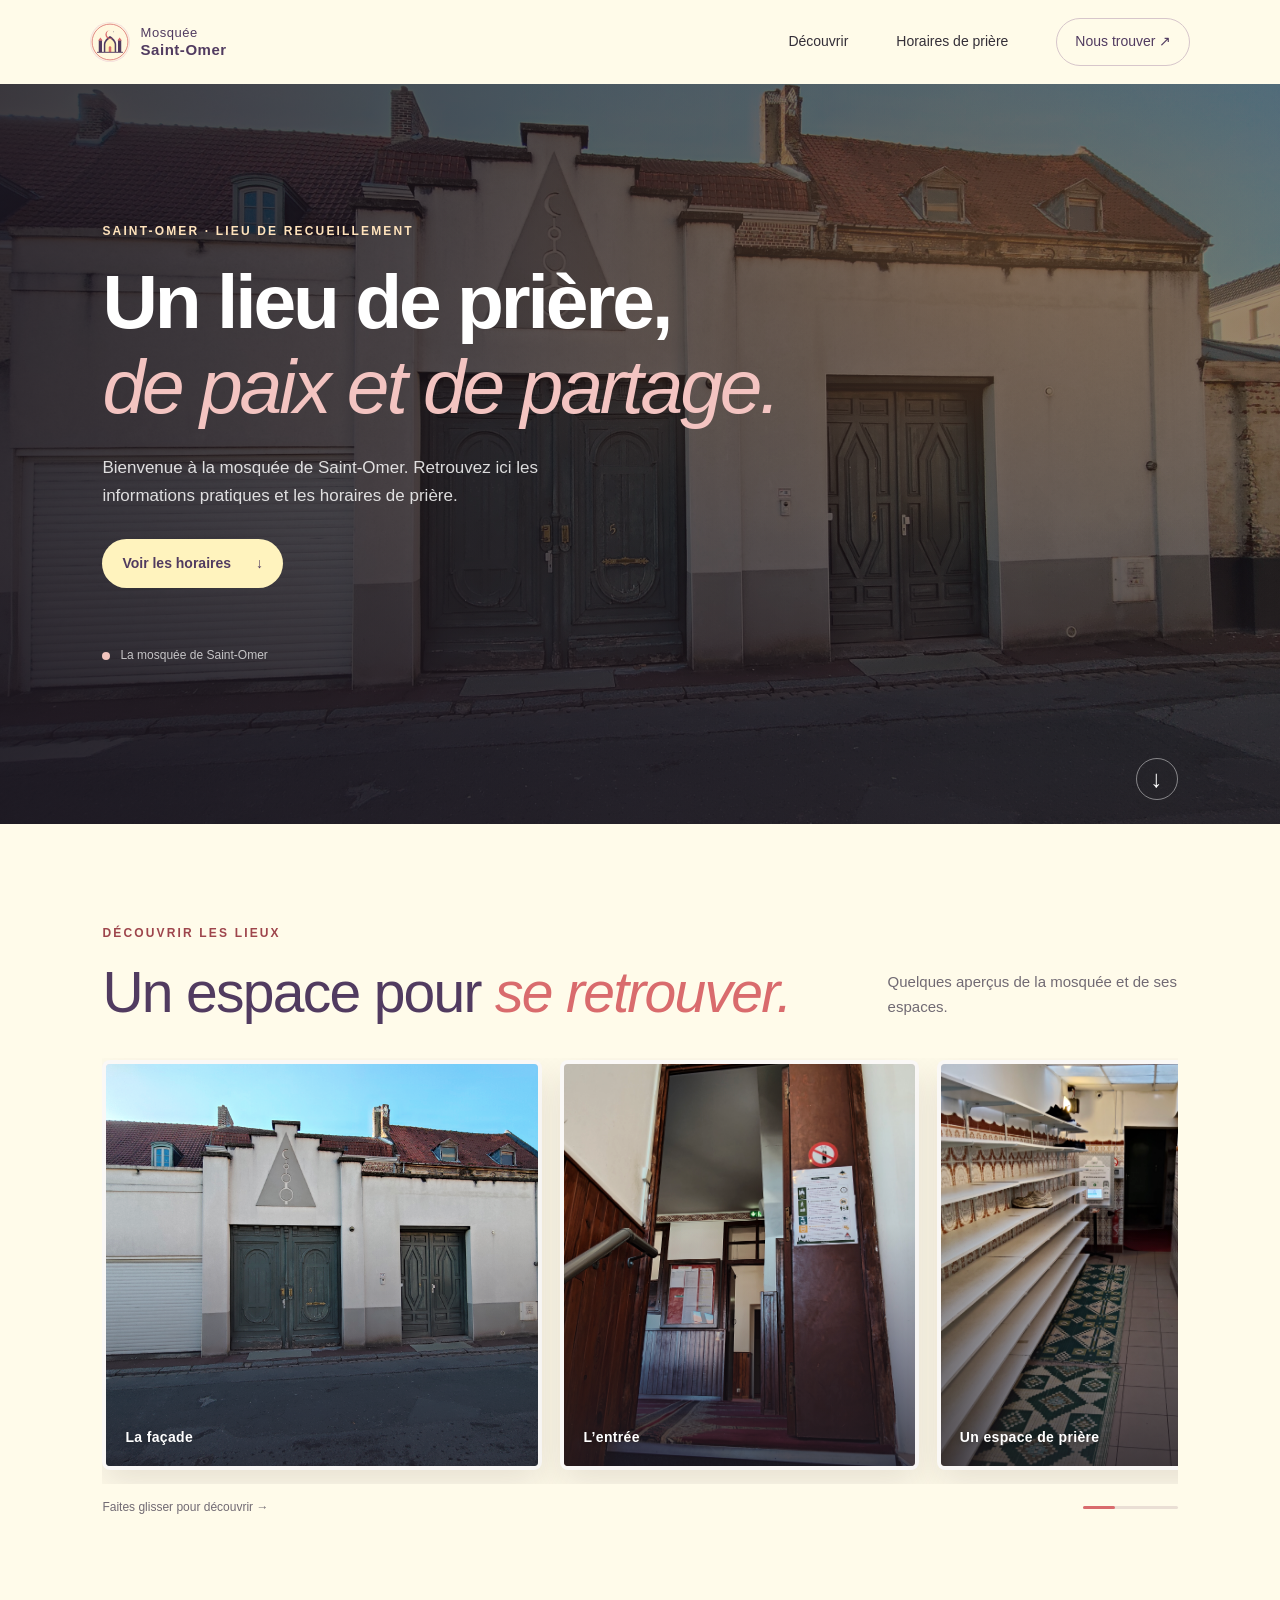
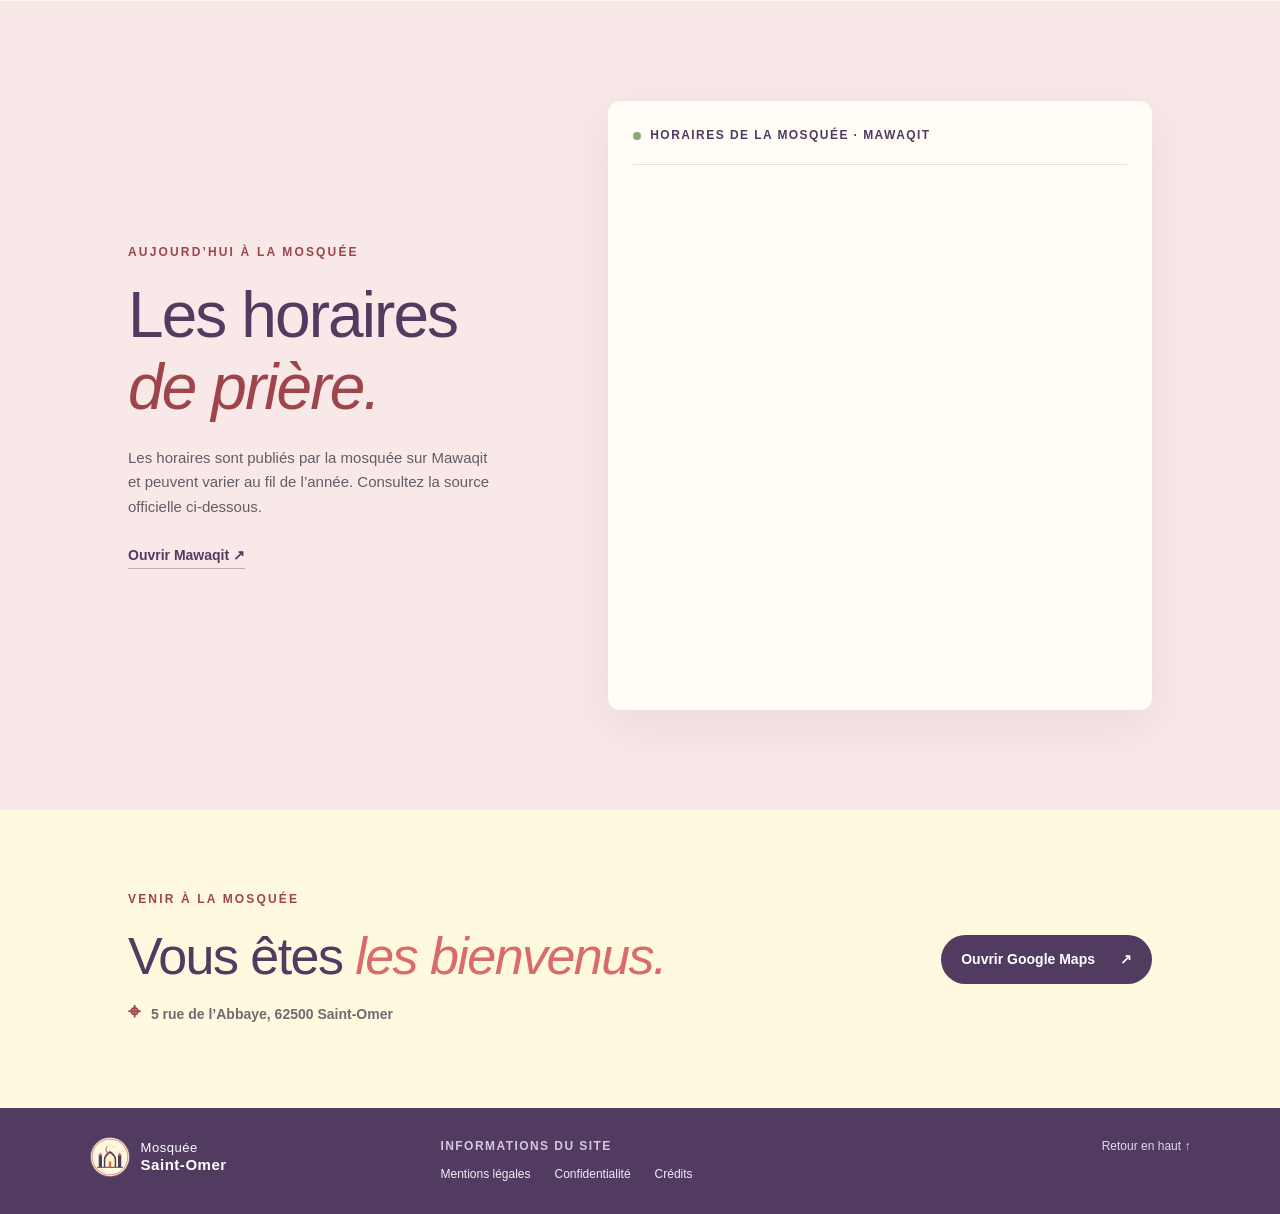
==== commit 9e66b49b: "Ajouter le logo et le favicon Google" ====
--- a/index.html
+++ b/index.html
@@ -6,11 +6,14 @@
   <meta name="theme-color" content="#fff8df">
   <meta name="description" content="Bienvenue à la mosquée de Saint-Omer. Découvrez les lieux, les informations pratiques et les horaires de prière Mawaqit.">
   <title>Mosquée de Saint-Omer — Accueil et horaires</title>
+    <link rel="icon" type="image/png" sizes="512x512" href="favicon-mosquee-saint-omer.png">
+  <link rel="apple-touch-icon" href="favicon-mosquee-saint-omer.png">
+  <script type="application/ld+json">{"@context":"https://schema.org","@type":"Organization","name":"Mosquée de Saint-Omer","url":"https://imame8.github.io/mosque-St-omer/","logo":"https://imame8.github.io/mosque-St-omer/favicon-mosquee-saint-omer.png"}</script>
   <link rel="stylesheet" href="style.css">
-</head>
+<meta name="google-site-verification" content="mw35DV97rGbiBFNyjo78DL8npnWkhzS0bgy7-8adiMk" /> </head>
 <body>
   <header class="topbar">
-    <a class="brand" href="#accueil" aria-label="Accueil — Mosquée de Saint-Omer"><span class="brand-mark" aria-hidden="true">✦</span><span>Mosquée<br><b>Saint-Omer</b></span></a>
+    <a class="brand" href="#accueil" aria-label="Accueil — Mosquée de Saint-Omer"><img class="brand-mark" src="logo-mosquee-saint-omer.svg" alt="" aria-hidden="true"><span>Mosquée<br><b>Saint-Omer</b></span></a>
     <nav aria-label="Navigation principale"><a href="#decouvrir">Découvrir</a><a href="#horaires">Horaires de prière</a><a class="nav-cta" href="#acces">Nous trouver <span aria-hidden="true">↗</span></a></nav>
   </header>
 
@@ -27,12 +30,12 @@
     <section class="gallery-section" id="decouvrir" aria-labelledby="gallery-title">
       <div class="section-heading"><div><p class="eyebrow">DÉCOUVRIR LES LIEUX</p><h2 id="gallery-title">Un espace pour <em>se retrouver.</em></h2></div><p class="section-note">Quelques aperçus de la mosquée et de ses espaces.</p></div>
       <div class="gallery-wrap"><div class="gallery" tabindex="0" aria-label="Photos de la mosquée. Faites défiler horizontalement pour voir toutes les images.">
-        <figure class="photo-card photo-wide"><img src="exterieur.jpg" alt="Façade extérieure de la mosquée à Saint-Omer" loading="lazy"><figcaption>La façade</figcaption></figure>
-        <figure class="photo-card"><img src="entree-interieure.jpg" alt="Entrée intérieure de la mosquée" loading="lazy"><figcaption>L’entrée</figcaption></figure>
-        <figure class="photo-card"><img src="salle-priere.jpg" alt="Espace intérieur de la mosquée" loading="lazy"><figcaption>Un espace de prière</figcaption></figure>
-        <figure class="photo-card"><img src="priere-escalier.jpg" alt="Escalier intérieur de la mosquée" loading="lazy"><figcaption>À l’intérieur</figcaption></figure>
-        <figure class="photo-card"><img src="couloir.jpg" alt="Couloir intérieur de la mosquée" loading="lazy"><figcaption>Le couloir</figcaption></figure>
-        <figure class="photo-card"><img src="ablutions.jpg" alt="Espace des ablutions" loading="lazy"><figcaption>Espace des ablutions</figcaption></figure>
+        <figure class="photo-card photo-wide"><img src="exterieur.jpg" alt="Façade extérieure de la mosquée à Saint-Omer" loading="eager"><figcaption>La façade</figcaption></figure>
+        <figure class="photo-card"><img src="entree-interieure.jpg" alt="Entrée intérieure de la mosquée" loading="eager"><figcaption>L’entrée</figcaption></figure>
+        <figure class="photo-card"><img src="salle-priere.jpg" alt="Espace intérieur de la mosquée" loading="eager"><figcaption>Un espace de prière</figcaption></figure>
+        <figure class="photo-card"><img src="priere-escalier.jpg" alt="Escalier intérieur de la mosquée" loading="eager"><figcaption>À l’intérieur</figcaption></figure>
+        <figure class="photo-card"><img src="couloir.jpg" alt="Couloir intérieur de la mosquée" loading="eager"><figcaption>Le couloir</figcaption></figure>
+        <figure class="photo-card"><img src="ablutions.jpg" alt="Espace des ablutions" loading="eager"><figcaption>Espace des ablutions</figcaption></figure>
         <figure class="photo-card gallery-video-card"><video controls playsinline preload="metadata" poster="entree-interieure.jpg" aria-label="Vidéo de l’intérieur de la mosquée"><source src="visite-mosquee.mp4" type="video/mp4">Votre navigateur ne peut pas lire cette vidéo.</video><figcaption><span aria-hidden="true">▶</span> Visite de l’intérieur</figcaption></figure>
       </div><div class="gallery-foot"><span>Faites glisser pour découvrir <span aria-hidden="true">→</span></span><span class="gallery-track"><i></i></span></div></div>
     </section>
@@ -50,7 +53,7 @@
     <section class="visit-section" id="acces"><div><p class="eyebrow">VENIR À LA MOSQUÉE</p><h2>Vous êtes <em>les bienvenus.</em></h2><p class="address-line"><span aria-hidden="true">⌖</span> 5 rue de l’Abbaye, 62500 Saint-Omer</p></div><a class="button button-dark" href="https://www.google.com/maps/search/?api=1&amp;query=5%20Rue%20de%20l%27Abbaye%2C%2062500%20Saint-Omer" target="_blank" rel="noopener noreferrer">Ouvrir Google Maps <span aria-hidden="true">↗</span></a></section>
   </main>
 
-  <footer class="site-footer"><a class="brand footer-brand" href="#accueil"><span class="brand-mark" aria-hidden="true">✦</span><span>Mosquée<br><b>Saint-Omer</b></span></a><div class="footer-links"><span class="footer-heading">Informations du site</span><a href="informations.html#mentions-legales">Mentions légales</a><a href="informations.html#confidentialite">Confidentialité</a><a href="informations.html#credits">Crédits</a></div><a href="#accueil" class="back-top">Retour en haut ↑</a></footer>
+  <footer class="site-footer"><a class="brand footer-brand" href="#accueil"><img class="brand-mark" src="logo-mosquee-saint-omer.svg" alt="" aria-hidden="true"><span>Mosquée<br><b>Saint-Omer</b></span></a><div class="footer-links"><span class="footer-heading">Informations du site</span><a href="informations.html#mentions-legales">Mentions légales</a><a href="informations.html#confidentialite">Confidentialité</a><a href="informations.html#credits">Crédits</a></div><a href="#accueil" class="back-top">Retour en haut ↑</a></footer>
   <script>
     const heroVideo = document.querySelector('.hero-video');
     const setSlowMotion = () => {
